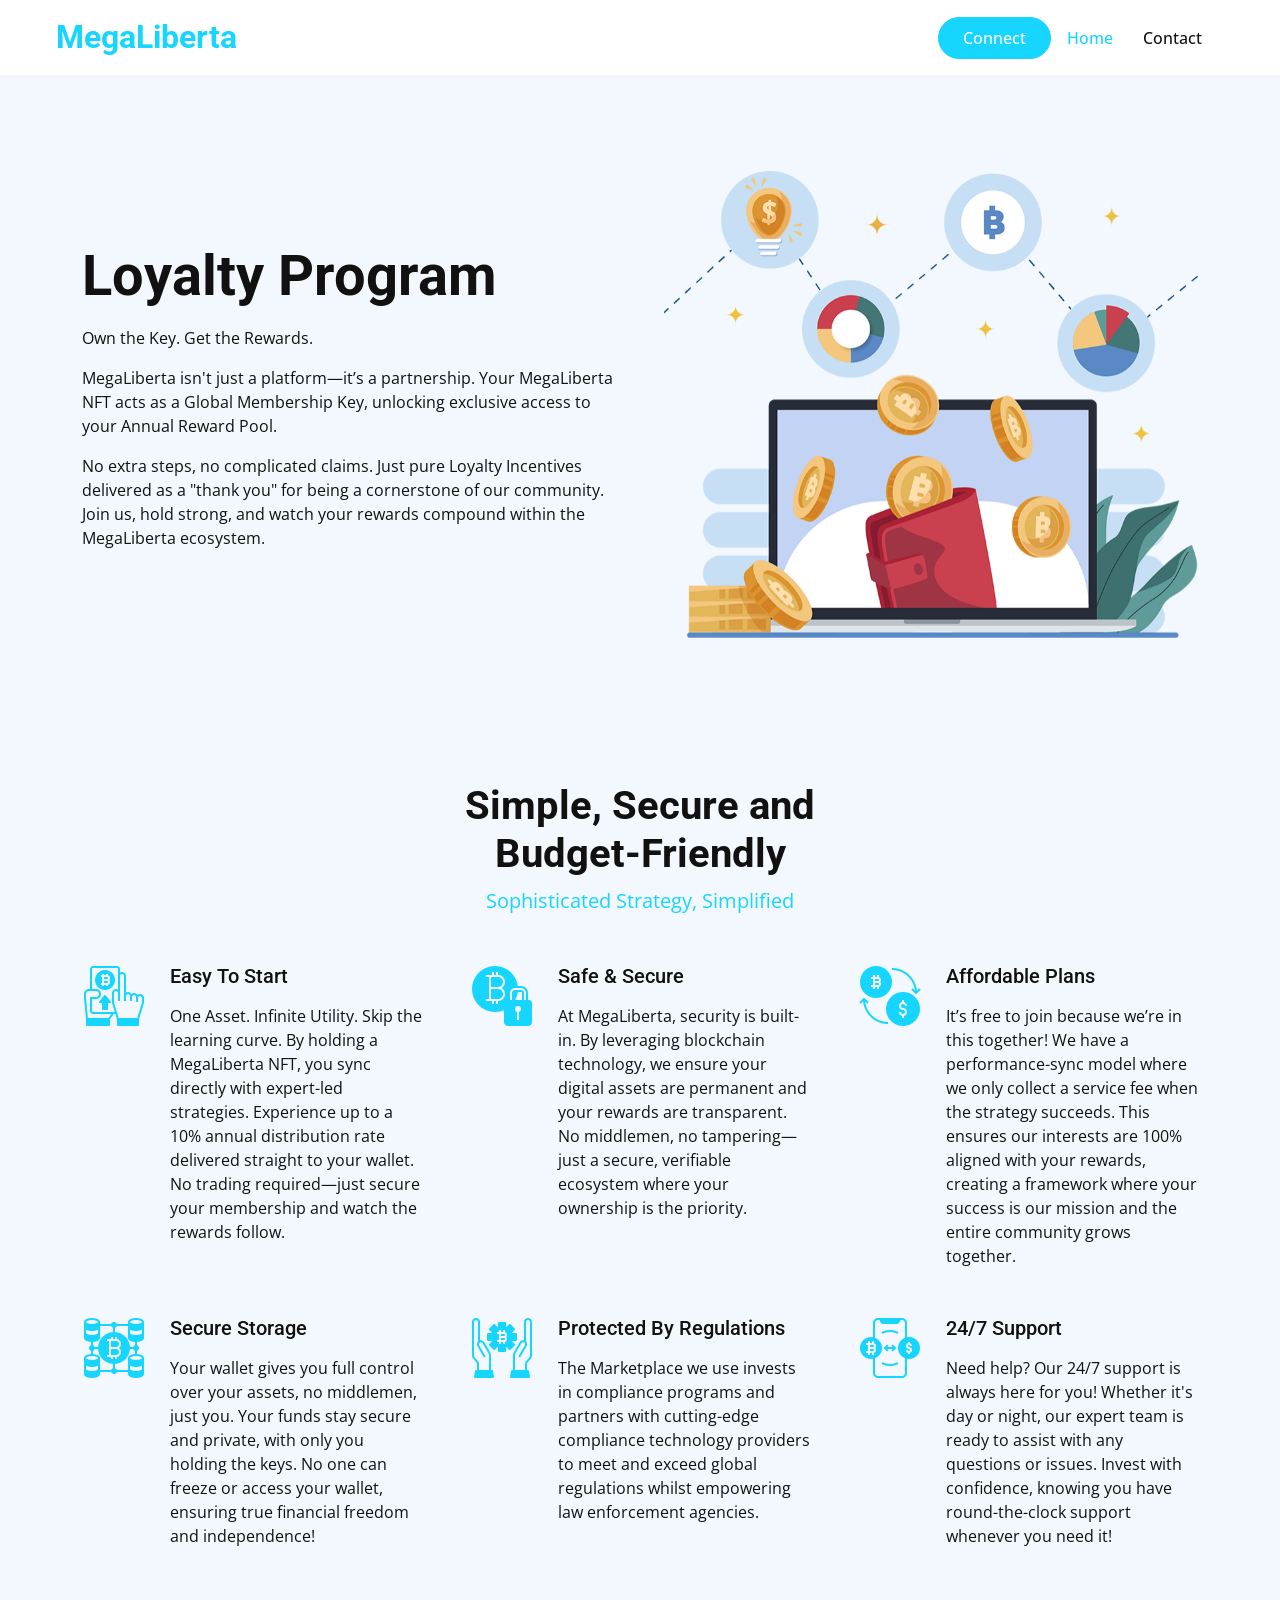
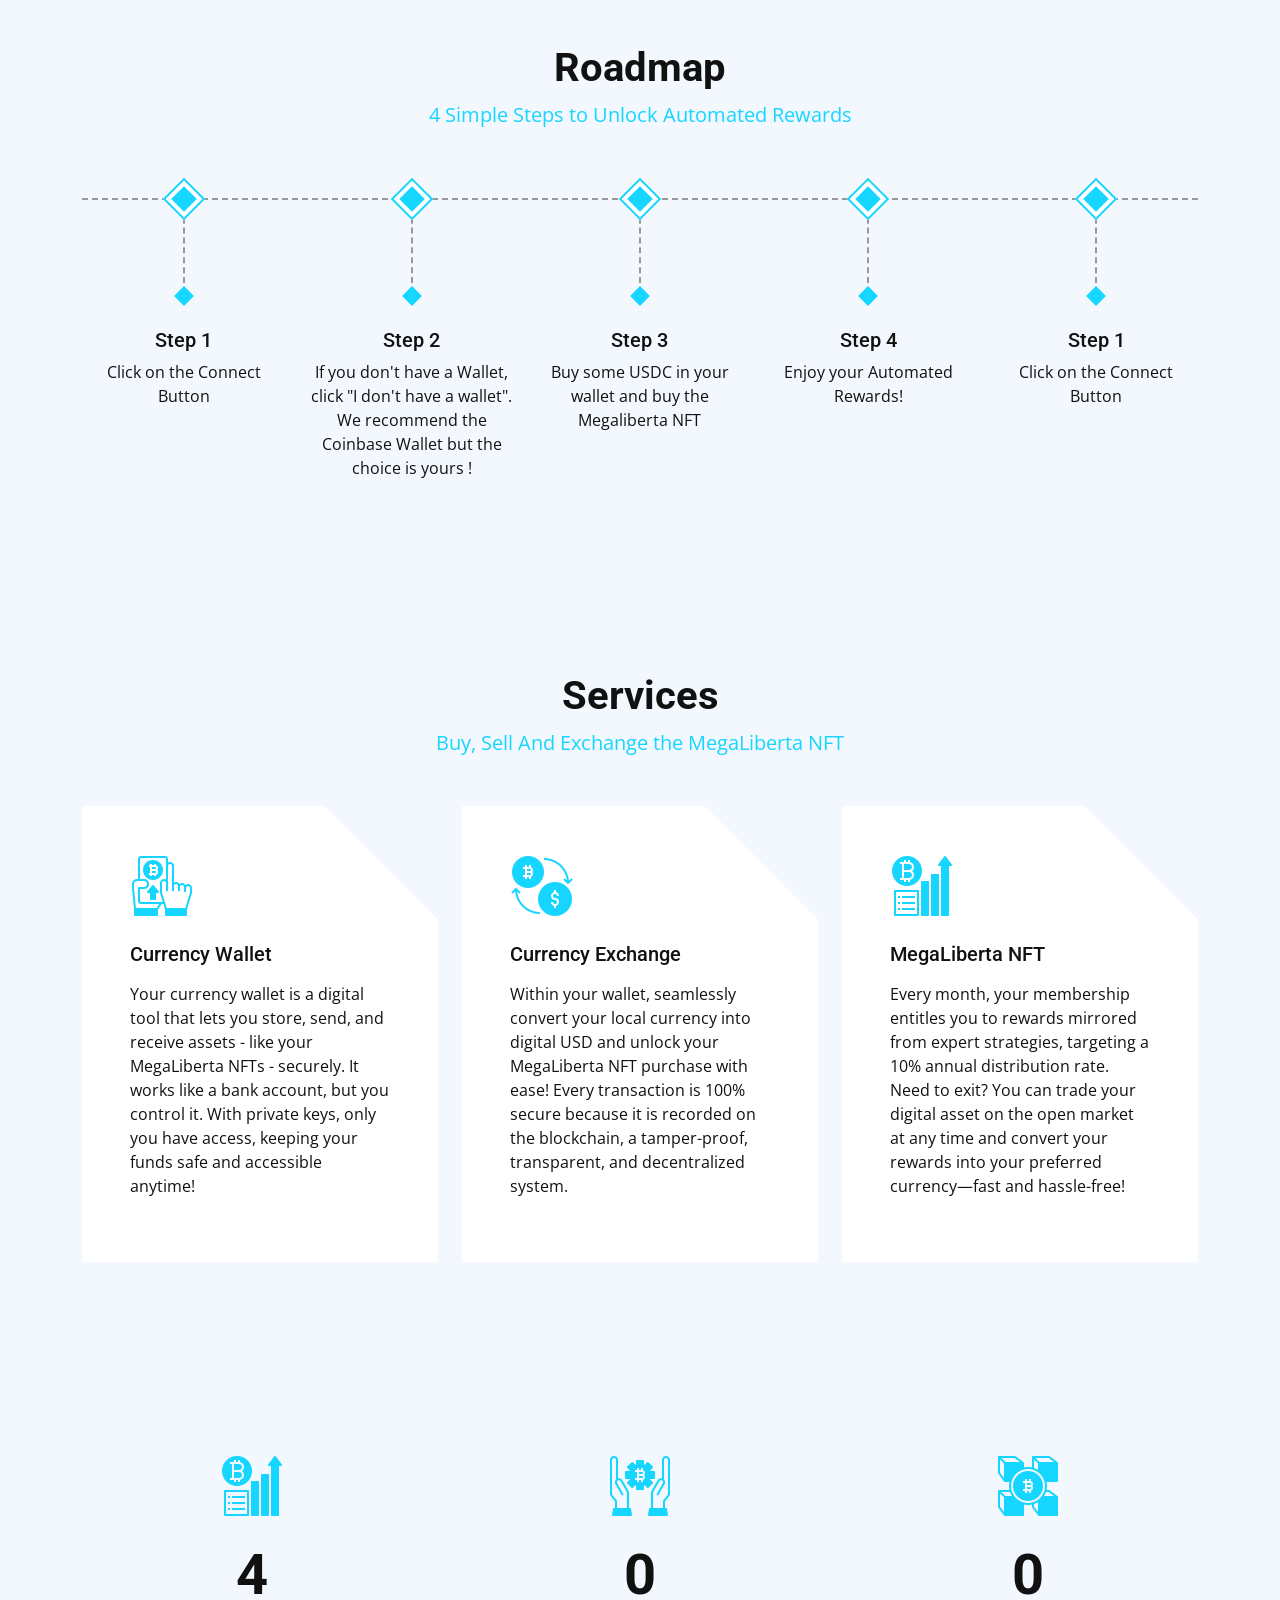
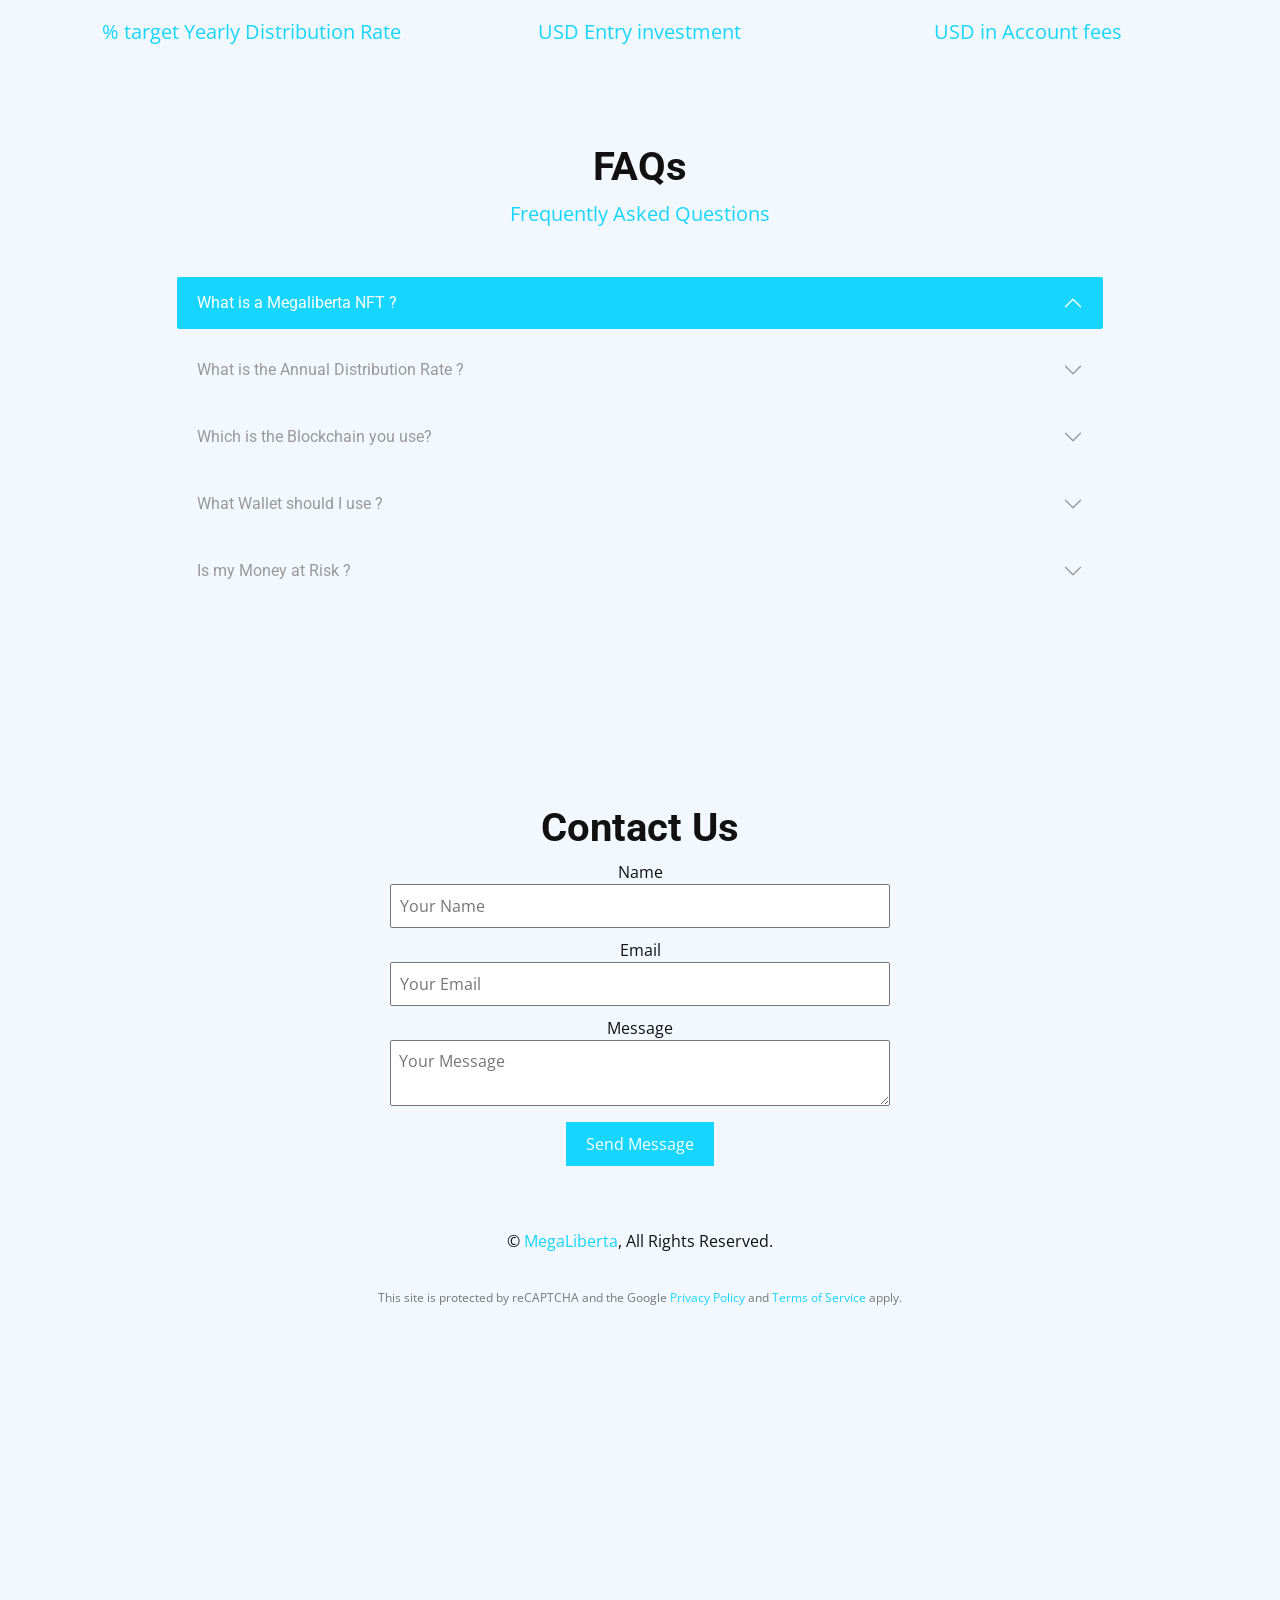
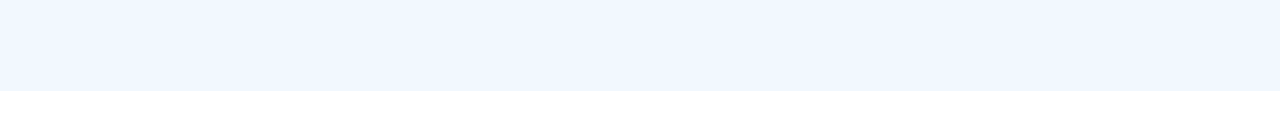
==== index.html @ 615a4f54 "test" ====
<!DOCTYPE html>
<html lang="en">



<head>
    <meta charset="utf-8">
    <title>Your Loyal Community</title>
    
    <meta content="width=device-width, initial-scale=1.0" name="viewport">
    <meta content="" name="keywords">
    <meta content="" name="description">

    <!-- Favicon -->
    
    <link rel="icon" type="image/x-icon" href="/img/favicon.png">

    <!-- Google Web Fonts -->
    <link rel="preconnect" href="https://fonts.googleapis.com">
    <link rel="preconnect" href="https://fonts.gstatic.com" crossorigin>
    <link href="https://fonts.googleapis.com/css2?family=Open+Sans:wght@400;500&family=Roboto:wght@500;700&display=swap" rel="stylesheet">  

    <!-- Icon Font Stylesheet -->
    <link href="https://cdnjs.cloudflare.com/ajax/libs/font-awesome/5.10.0/css/all.min.css" rel="stylesheet">
    <link href="https://cdn.jsdelivr.net/npm/bootstrap-icons@1.4.1/font/bootstrap-icons.css" rel="stylesheet">

    <!-- Libraries Stylesheet -->
    <link href="lib/animate/animate.min.css" rel="stylesheet">
    <link href="lib/owlcarousel/assets/owl.carousel.min.css" rel="stylesheet">

    <!-- Customized Bootstrap Stylesheet -->
    <link href="css/bootstrap.min.css" rel="stylesheet">

    <!-- Template Stylesheet -->
    <link href="css/style.css" rel="stylesheet">
    
</head>


<body>
 

    <!-- Spinner Start -->
    <div id="spinner" class="show bg-white position-fixed translate-middle w-100 vh-100 top-50 start-50 d-flex align-items-center justify-content-center">
        <div class="spinner-grow text-primary" role="status"></div>
        
    </div>
   
    <!-- Spinner End -->


<nav class="navbar navbar-expand-lg bg-white navbar-light sticky-top p-0 px-4 px-lg-5">
    <a href="index.html" class="navbar-brand d-flex align-items-center">
        <h2 class="m-0 text-primary"><img class="img-fluid me-2" src="" alt="" style="width:45px;">MegaLiberta</h2>
    </a>

    <div class="ms-auto d-flex align-items-center">
        
        <a href="https://royalty.megaliberta.com/dist/index.html" class="btn btn-primary rounded-pill py-2 px-3 px-lg-4">Connect</a>

        <button type="button" class="navbar-toggler ms-2" data-bs-toggle="collapse" data-bs-target="#navbarCollapse">
            <span class="navbar-toggler-icon"></span>
        </button>
    </div>
     
    <div class="collapse navbar-collapse flex-grow-0" id="navbarCollapse">
        <div class="navbar-nav py-4 py-lg-0 ms-lg-3">
            <a href="/Home" class="nav-item nav-link active">Home</a>
            <a href="/Contact" class="nav-item nav-link">Contact</a>
        </div>
    </div>
</nav>

    <!-- Header Start -->
     
    <div class="container-fluid hero-header bg-light py-5 mb-5">
        <div class="container py-5">
            <div class="row g-5 align-items-center">
            
                <div class="col-lg-6">
                    <h1 class="display-4 mb-3 animated slideInDown">Loyalty Program</h1>
                    <p class="animated slideInDown">Own the Key. Get the Rewards.</p>
                    <p class="animated slideInDown">MegaLiberta isn't just a platform—it’s a partnership. Your MegaLiberta NFT acts as a Global Membership Key, unlocking exclusive access to your Annual Reward Pool.</p>
                <p class="animated slideInDown">No extra steps, no complicated claims. Just pure Loyalty Incentives delivered as a "thank you" for being a cornerstone of our community. Join us, hold strong, and watch your rewards compound within the MegaLiberta ecosystem.</p> 
                   
                     
                </div>
                <div class="col-lg-6 animated fadeIn">
                    <img class="img-fluid animated pulse infinite" style="animation-duration: 3s;" src="img/hero-1.png" alt="">
                     
                </div>
                <div id="INVEST"</div>
            </div>
        </div>
    </div>
    <!-- Header End -->
    
    <!-- Features Start -->
    
    <div class="container-xxl py-5">
        <div class="container">
       
            <div class="text-center mx-auto wow fadeInUp" data-wow-delay="0.1s" style="max-width: 500px;">
                <h1 class="display-6">Simple, Secure and Budget-Friendly</h1>
                <p class="text-primary fs-5 mb-5">Sophisticated Strategy, Simplified</p>
            </div>
            <div class="row g-5">
                <div class="col-lg-4 col-md-6 wow fadeInUp" data-wow-delay="0.1s">
                    <div class="d-flex align-items-start">
                        <img class="img-fluid flex-shrink-0" src="img/icon-7.png" alt="">
                        <div class="ps-4">
                            <h5 class="mb-3">Easy To Start</h5>
                            <span>One Asset. Infinite Utility. Skip the learning curve. By holding a MegaLiberta NFT, you sync directly with expert-led strategies. Experience up to a 10% annual distribution rate delivered straight to your wallet. No trading required—just secure your membership and watch the rewards follow.</span>
                        </div>
                        
                    </div>
                </div>
                <div class="col-lg-4 col-md-6 wow fadeInUp" data-wow-delay="0.3s">
                    <div class="d-flex align-items-start">
                        <img class="img-fluid flex-shrink-0" src="img/icon-6.png" alt="">
                        <div class="ps-4">
                            <h5 class="mb-3">Safe & Secure</h5>
                            <span>At MegaLiberta, security is built-in. By leveraging blockchain technology, we ensure your digital assets are permanent and your rewards are transparent. No middlemen, no tampering—just a secure, verifiable ecosystem where your ownership is the priority.</span>
                        </div>
                    </div>
                </div>
                <div class="col-lg-4 col-md-6 wow fadeInUp" data-wow-delay="0.5s">
                    <div class="d-flex align-items-start">
                        <img class="img-fluid flex-shrink-0" src="img/icon-5.png" alt="">
                        <div class="ps-4">
                            <h5 class="mb-3">Affordable Plans</h5>
                            <span>It’s free to join because we’re in this together! We have a performance-sync model where we only collect a service fee when the strategy succeeds. This ensures our interests are 100% aligned with your rewards, creating a framework where your success is our mission and the entire community grows together.</span>
                        </div>
                    </div>
                </div>
                <div class="col-lg-4 col-md-6 wow fadeInUp" data-wow-delay="0.1s">
                    <div class="d-flex align-items-start">
                        <img class="img-fluid flex-shrink-0" src="img/icon-4.png" alt="">
                        <div class="ps-4">
                            <h5 class="mb-3">Secure Storage</h5>
                            <span>Your wallet gives you full control over your assets, no middlemen, just you. Your funds stay secure and private, with only you holding the keys. No one can freeze or access your wallet, ensuring true financial freedom and independence!</span>
                            
                        </div>
                    </div>
                </div>
                <div class="col-lg-4 col-md-6 wow fadeInUp" data-wow-delay="0.3s">
                    <div class="d-flex align-items-start">
                        <img class="img-fluid flex-shrink-0" src="img/icon-3.png" alt="">
                        <div class="ps-4">
                            <h5 class="mb-3">Protected By Regulations</h5>
                            <span>The Marketplace we use invests in compliance programs and partners with cutting-edge compliance technology providers to meet and exceed global regulations whilst empowering law enforcement agencies.
</span>
                        </div>
                    </div>
                </div>
                <div class="col-lg-4 col-md-6 wow fadeInUp" data-wow-delay="0.5s">
                    <div class="d-flex align-items-start">
                        <img class="img-fluid flex-shrink-0" src="img/icon-8.png" alt="">
                        <div class="ps-4">
                            <h5 class="mb-3">24/7 Support</h5>
                            <span>Need help? Our 24/7 support is always here for you! Whether it's day or night, our expert team is ready to assist with any questions or issues. Invest with confidence, knowing you have round-the-clock support whenever you need it! </span>
                             <span id="ROADMAP"></span>
                            
                        </div>
                       
                    </div>
                     
                </div>
            </div>
            
        </div>
         
    </div>
    
  
    <!-- Features End -->
    
    <!-- Roadmap Start -->
    <div class="container-xxl py-5">
    
        <div class="container">
       
            <div class="text-center mx-auto wow fadeInUp" data-wow-delay="0.1s" style="max-width: 500px;">
                <h1 class="display-6">Roadmap</h1>
                 
                <p class="text-primary fs-5 mb-5">4 Simple Steps to Unlock Automated Rewards</p>
               
            </div>
             
            <div class="owl-carousel roadmap-carousel wow fadeInUp" data-wow-delay="0.1s">
            
                <div class="roadmap-item">
                    <div class="roadmap-point"><span></span></div>
                    <h5>Step 1</h5>
                    <span>Click on the Connect Button</span>
                   
                </div>
                
                <div class="roadmap-item">
                    <div class="roadmap-point"><span></span></div>
                    <h5>Step 2</h5>
                    <span>If you don't have a Wallet, click "I don't have a wallet". We recommend the Coinbase Wallet but the choice is yours !</span>
                    
                </div>
                <div class="roadmap-item">
                    <div class="roadmap-point"><span></span></div>
                    <h5>Step 3</h5>
                    <span>Buy some USDC in your wallet and buy the Megaliberta NFT</span>
                    
                </div>
                <div class="roadmap-item">
                    <div class="roadmap-point"><span></span></div>
                    <h5>Step 4</h5>
                    
                    <span>Enjoy your Automated Rewards!</span>
                      
                </div>
                
                
            </div>
        </div>
    </div>
    <div id="SERVICES"</div> 
    <!-- Roadmap End -->

    <!-- Service Start -->
    <div class="container-xxl bg-light py-5 my-5">
        <div class="container py-5">
            <div class="text-center mx-auto wow fadeInUp" data-wow-delay="0.1s" style="max-width: 500px;">
                <h1 class="display-6">Services</h1>
               
                <p class="text-primary fs-5 mb-5">Buy, Sell And Exchange the MegaLiberta NFT</p>
            </div>
            <div class="row g-4">
                <div class="col-lg-4 col-md-6 wow fadeInUp" data-wow-delay="0.1s">
                    <div class="service-item bg-white p-5">
                        <img class="img-fluid mb-4" src="img/icon-7.png" alt="">
                        <h5 class="mb-3">Currency Wallet</h5>
                        <p>Your currency wallet is a digital tool that lets you store, send, and receive assets - like your MegaLiberta NFTs - securely. It works like a bank account, but you control it. With private keys, only you have access, keeping your funds safe and accessible anytime!</p>
                        
                    </div>
                </div>
                
                <div class="col-lg-4 col-md-6 wow fadeInUp" data-wow-delay="0.3s">
                    <div class="service-item bg-white p-5">
                        <img class="img-fluid mb-4" src="img/icon-5.png" alt="">
                        <h5 class="mb-3">Currency Exchange</h5>
                        <p>Within your wallet, seamlessly convert your local currency into digital USD and unlock your MegaLiberta NFT purchase with ease! Every transaction is 100% secure because it is recorded on the blockchain, a tamper-proof, transparent, and decentralized system.</p>
                      
                    </div>
                </div>
                <div class="col-lg-4 col-md-6 wow fadeInUp" data-wow-delay="0.5s">
                    <div class="service-item bg-white p-5">
                        <img class="img-fluid mb-4" src="img/icon-9.png" alt="">
                        <h5 class="mb-3">MegaLiberta NFT</h5>
                        <p>Every month, your membership entitles you to rewards mirrored from expert strategies, targeting a 10% annual distribution rate. Need to exit? You can trade your digital asset on the open market at any time and convert your rewards into your preferred currency—fast and hassle-free!</p>
                        
                      
                    </div>
                </div>
                
                </div>
    </div>
    
    <!-- Service End -->
    
    
     <!-- Facts Start -->
    <div class="container-xxl bg-light py-5 my-5">
        <div class="container py-5">
            <div class="row g-5">
                <div class="col-lg-4 col-md-6 text-center wow fadeIn" data-wow-delay="0.1s">
                    <img class="img-fluid mb-4" src="img/icon-9.png" alt="">
                    <h1 class="display-4" data-toggle="counter-up">10</h1>
                     
                    <p class="fs-5 text-primary mb-0">% target Yearly Distribution Rate</p>
                    
                </div>
                <div class="col-lg-4 col-md-6 text-center wow fadeIn" data-wow-delay="0.3s">
                    <img class="img-fluid mb-4" src="img/icon-3.png" alt="">
                    <h1 class="display-4" data-toggle="counter-up">1</h1>
                    <p class="fs-5 text-primary mb-0">USD Entry investment</p>
                </div>
                
                <div class="col-lg-4 col-md-6 text-center wow fadeIn" data-wow-delay="0.5s">
                    <img class="img-fluid mb-4" src="img/icon-2.png" alt="">
                    <h1 class="display-4" data-toggle="counter-up">0</h1>
                    <p class="fs-5 text-primary mb-0">USD in Account fees</p>
                   </div>
              
            </div>
              <div id="FAQS"</div> 
        </div>
        
    </div>
  
    <!-- Facts End -->


   
    <!-- FAQs Start -->
    <div class="container-xxl py-5">
        <div class="container">
            <div class="text-center mx-auto wow fadeInUp" data-wow-delay="0.1s" style="max-width: 500px;">
                <h1 class="display-6">FAQs</h1>
                 
                <p class="text-primary fs-5 mb-5">Frequently Asked Questions</p>
            </div>
            <div class="row justify-content-center">
                <div class="col-lg-10">
                    <div class="accordion" id="accordionExample">
                        <div class="accordion-item wow fadeInUp" data-wow-delay="0.1s">
                            <h2 class="accordion-header" id="headingOne">
                                <button class="accordion-button" type="button" data-bs-toggle="collapse"
                                    data-bs-target="#collapseOne" aria-expanded="true" aria-controls="collapseOne">
                                    What is a Megaliberta NFT ?
                                </button>
                            </h2>
                            <div id="collapseOne" class="accordion-collapse collapse" aria-labelledby="headingOne"
                                data-bs-parent="#accordionExample">
                                <div class="accordion-body">
                                  An NFT is a unique digital asset secured by blockchain technology—think of it as a digital key to an exclusive club.
                                  The MegaLiberta NFT unlocks elite ecosystem utility! By holding one, you gain exclusive access to automated loyalty rewards that mirror the moves of top strategy analysts.
                                    </div>
                            </div>
                        </div>
                        <div class="accordion-item wow fadeInUp" data-wow-delay="0.2s">
                            <h2 class="accordion-header" id="headingTwo">
                                <button class="accordion-button collapsed" type="button" data-bs-toggle="collapse"
                                    data-bs-target="#collapseTwo" aria-expanded="false" aria-controls="collapseTwo">
                                    What is the Annual Distribution Rate  ?
                                </button>
                            </h2>
                            <div id="collapseTwo" class="accordion-collapse collapse" aria-labelledby="headingTwo"
                                data-bs-parent="#accordionExample">
                                <div class="accordion-body">
                                 Our Annual Distribution Rate is a programmatic reward issued to our most committed holders. By keeping your NFT active in your wallet, you benefit from the shared success of our strategies. Members typically see a 6% Annual Reward Multiplier.
                                </div>
                            </div>
                        </div>
                        <div class="accordion-item wow fadeInUp" data-wow-delay="0.3s">
                            <h2 class="accordion-header" id="headingThree">
                                <button class="accordion-button collapsed" type="button" data-bs-toggle="collapse"
                                    data-bs-target="#collapseThree" aria-expanded="false" aria-controls="collapseThree">
                                    Which is the Blockchain you use?
                                </button>
                            </h2>
                            <div id="collapseThree" class="accordion-collapse collapse" aria-labelledby="headingThree"
                                data-bs-parent="#accordionExample">
                                <div class="accordion-body">
                                USDC on the Base Blockchain is safe, easy, trusted. 
                                The Base Marketplace is fully regulated, and transactions are much cheaper and faster than on the Ethereum mainnet.
                                </div>
                            </div>
                        </div>
                        <div class="accordion-item wow fadeInUp" data-wow-delay="0.4s">
                            <h2 class="accordion-header" id="headingFour">
                                <button class="accordion-button collapsed" type="button" data-bs-toggle="collapse"
                                    data-bs-target="#collapseFour" aria-expanded="true" aria-controls="collapseFour">
                                    What Wallet should I use ?
                                </button>
                            </h2>
                            <div id="collapseFour" class="accordion-collapse collapse" aria-labelledby="headingFour"
                                data-bs-parent="#accordionExample">
                                <div class="accordion-body">
                                    The Coinbase Wallet is one of the most trusted wallets in the world! 
                                    It provides bank-grade security by protecting your assets with industry-leading encryption and multi-layer safety protocols. 
                                    As a fully regulated platform, it adheres to rigorous global compliance standards to ensure your peace of mind. 
                                    The interface is intentionally intuitive and user-friendly, making it accessible for everyone from beginners to experts. 
                                    Additionally, the ecosystem offers comprehensive asset support, allowing you to store, trade, and stake your MegaLiberta NFT all in one place.
                                    Millions of users trust Coinbase to safeguard their digital future—but ultimately, the choice is yours. 
                                    Feel free to use whichever wallet best aligns with your personal needs!
                                </div>
                            </div>
                        </div>
                        <div class="accordion-item wow fadeInUp" data-wow-delay="0.5s">
                            <h2 class="accordion-header" id="headingFive">
                                <button class="accordion-button collapsed" type="button" data-bs-toggle="collapse"
                                    data-bs-target="#collapseFive" aria-expanded="false" aria-controls="collapseFive">
                                    Is my Money at Risk ?
                                </button>
                            </h2>
                            <div id="collapseFive" class="accordion-collapse collapse" aria-labelledby="headingFive"
                                data-bs-parent="#accordionExample">
                                <div class="accordion-body">
                                It is natural for things to go up and down, but the best part about the MegaLiberta NFT is how it empowers you to grow your holdings while keeping things simple and safe.
                                With a solid plan and a good perspective, you can find the perfect balance between achieving your goals and staying secure.

                                </div>
                                
                            </div>
                         <div id="Contact"</div> 
                        </div>
                      
                    </div>
                </div>
            </div>
        </div>
  
    </div>
    <!-- FAQs Start -->


    <!-- Footer Start -->
    
  <!-- Contact Form -->

        </div>
      
    <div class="container-xxl bg-light py-5 my-5">
        <div class="container py-5">
            <div class="text-center mx-auto wow fadeInUp" data-wow-delay="0.1s" style="max-width: 500px;">
                <h1 class="display-6">Contact Us</h1>
               
               <form id="contact-form">
    <label for="name">Name</label>
    <input type="text" id="name" name="name" placeholder="Your Name" required style="width:100%;padding:8px;margin-bottom:10px;">

    <label for="email">Email</label>
    <input type="email" id="email" name="email" placeholder="Your Email" required style="width:100%;padding:8px;margin-bottom:10px;">

    <label for="message">Message</label>
    <textarea id="message" name="message" placeholder="Your Message" required style="width:100%;padding:8px;margin-bottom:10px;"></textarea>

    <input type="hidden" id="g-recaptcha-response" name="g-recaptcha-response">
    <button type="submit" style="padding:10px 20px;background-color:#16D5FF;color:white;border:none;cursor:pointer;">Send Message</button>
  </form>

  <div id="form-result" style="margin-top:15px;font-weight:bold;"></div>
</div>



<!-- Copyyrights-->

<div class="container-fluid copyright pt-5 pb-3">
  <div class="container">
    <div class="row">
      <div class="col-12 text-center">
        &copy; <a href="#">MegaLiberta</a>, All Rights Reserved.
      </div>
    </div>
  </div>
</div>


<style>
    .grecaptcha-badge { 
      display: none !important; 
    }
  </style>
  
  
  <footer style="font-size: 12px; text-align: center; margin-top: 20px; color: #777;">
    This site is protected by reCAPTCHA and the Google 
    <a href="https://policies.google.com/privacy" target="_blank" rel="noopener noreferrer">Privacy Policy</a> 
    and 
    <a href="https://policies.google.com/terms" target="_blank" rel="noopener noreferrer">Terms of Service</a> 
    apply.
  </footer>


                   
              
              
    <!-- Footer End -->
     
     <!-- JavaScript Libraries -->
    <script src="https://code.jquery.com/jquery-3.4.1.min.js"></script>
    <script src="https://cdn.jsdelivr.net/npm/bootstrap@5.0.0/dist/js/bootstrap.bundle.min.js"></script>
    <script src="lib/wow/wow.min.js"></script>
    <script src="lib/easing/easing.min.js"></script>
    <script src="lib/waypoints/waypoints.min.js"></script>
    <script src="lib/owlcarousel/owl.carousel.min.js"></script>
    <script src="lib/counterup/counterup.min.js"></script>

    <!-- Template Javascript -->
    <script src="js/main.js"></script>
    
    
    <!-- reCAPTCHA v3 -->
<script src="https://www.google.com/recaptcha/api.js?render=6LcVKcorAAAAAL0ARL06YWmUvnKqZAAPT_E9sukN"></script>

<script>
document.getElementById('contact-form').addEventListener('submit', function(e) {
    e.preventDefault();
    const resultDiv = document.getElementById('form-result');
    resultDiv.style.color = 'black';
    resultDiv.innerText = 'Sending...';

    grecaptcha.ready(function() {
        grecaptcha.execute('6LcVKcorAAAAAL0ARL06YWmUvnKqZAAPT_E9sukN', {action: 'contact'}).then(function(token) {
            document.getElementById('g-recaptcha-response').value = token;

            const formData = new FormData(e.target);

            fetch('https://contact.megaliberta.com/contact.php', {
                method: 'POST',
                body: formData
            })
            .then(response => response.json())
            .then(data => {
                if (data.status === 'success') {
                    resultDiv.style.color = 'green';
                    e.target.reset();
                } else {
                    resultDiv.style.color = 'red';
                }
                resultDiv.innerText = data.message;
            })
            .catch(err => {
                resultDiv.style.color = 'red';
                resultDiv.innerText = 'An error occurred. Please try again.';
                console.error(err);
            });
        });
    });
});
</script>

      <!-- redirect to /home etc -->
 
<script>
document.addEventListener("DOMContentLoaded", () => {
  // Intercept clicks on links
  document.querySelectorAll('a[href^="/"]').forEach(link => {
    link.addEventListener("click", function (e) {
      const path = this.getAttribute("href").replace(/^\/+|\/+$/g, "").toUpperCase();
      const section = document.getElementById(path);

      if (section) {
        e.preventDefault(); // stop full page reload
        history.pushState(null, "", "/" + path); // change URL
        section.scrollIntoView({ behavior: "smooth" });
      }
    });
  });

  // Handle direct visits like /INVEST, /ABOUT, /CONTACT
  const currentPath = window.location.pathname.replace(/^\/+|\/+$/g, "").toUpperCase();
  if (currentPath) {
    const section = document.getElementById(currentPath);
    if (section) {
      section.scrollIntoView({ behavior: "smooth" });
    }
  }
});
</script>

<script>
    // 1. Select all links inside the mobile menu
    const navLinks = document.querySelectorAll('.nav-link');
    // 2. Select the collapsible menu itself
    const menuToggle = document.getElementById('navbarCollapse');
    // 3. Create a Bootstrap collapse instance
    const bsCollapse = new bootstrap.Collapse(menuToggle, {toggle: false});

    // 4. Add a click event to each link
    navLinks.forEach((l) => {
        l.addEventListener('click', () => {
            // Only close if the menu is actually open (mobile mode)
            if (menuToggle.classList.contains('show')) {
                bsCollapse.hide();
            }
        });
    });
</script>



</body>

</html>
---- css/style.css ----
/********** Template CSS **********/
:root {
    --primary: #16D5FF;
    --secondary: #999999;
    --light: #F2F8FE;
    --dark: #111111;
}

.back-to-top {
    position: fixed;
    display: none;
    right: 30px;
    bottom: 60px;
    z-index: 99;
}

h4,
h5,
h6,
.h4,
.h5,
.h6 {
    font-weight: 500 !important;
}


/*** Spinner ***/
#spinner {
    opacity: 0;
    visibility: hidden;
    transition: opacity .5s ease-out, visibility 0s linear .5s;
    z-index: 99999;
}

#spinner.show {
    transition: opacity .5s ease-out, visibility 0s linear 0s;
    visibility: visible;
    opacity: 1;
}


/*** Button ***/
.btn {
    font-weight: 500;
    transition: .5s;
}

.btn.btn-primary {
    color: #FFFFFF;
}

.btn-square {
    width: 38px;
    height: 38px;
}

.btn-sm-square {
    width: 32px;
    height: 32px;
}

.btn-lg-square {
    width: 48px;
    height: 48px;
}

.btn-square,
.btn-sm-square,
.btn-lg-square {
    padding: 0;
    display: flex;
    align-items: center;
    justify-content: center;
    font-weight: normal;
}


/*** Navbar ***/
.navbar.sticky-top {
    top: -100px;
    transition: .5s;
}

.navbar .navbar-brand {
    height: 75px;
}

.navbar .navbar-nav .nav-link {
    margin-right: 30px;
    padding: 25px 0;
    color: var(--dark);
    font-weight: 500;
    outline: none;
}

.navbar .navbar-nav .nav-link:hover,
.navbar .navbar-nav .nav-link.active {
    color: var(--primary);
}

.navbar .dropdown-toggle::after {
    border: none;
    content: "\f107";
    font-family: "Font Awesome 5 Free";
    font-weight: 900;
    vertical-align: middle;
    margin-left: 8px;
}

@media (max-width: 991.98px) {
    .navbar .navbar-nav .nav-link  {
        margin-right: 0;
        padding: 10px 0;
    }

    .navbar .navbar-nav {
        border-top: 1px solid #EEEEEE;
    }
}

@media (min-width: 992px) {
    .navbar .nav-item .dropdown-menu {
        display: block;
        border: none;
        margin-top: 0;
        top: 150%;
        opacity: 0;
        visibility: hidden;
        transition: .5s;
    }

    .navbar .nav-item:hover .dropdown-menu {
        top: 100%;
        visibility: visible;
        transition: .5s;
        opacity: 1;
    }
}

.navbar .btn:hover {
    color: #FFFFFF !important;
    background: var(--primary) !important;
}


/*** Header ***/
.hero-header .breadcrumb-item+.breadcrumb-item::before {
    color: var(--secondary);
}


/*** Service ***/
.service-item {
    position: relative;
    overflow: hidden;
}

.service-item::after {
    position: absolute;
    content: "";
    width: 0;
    height: 0;
    top: -80px;
    right: -80px;
    border: 80px solid;
    transform: rotate(45deg);
    opacity: 1;
    transition: .5s;
}

.service-item.bg-white::after {
    border-color: transparent transparent var(--light) transparent;
}

.service-item.bg-light::after {
    border-color: transparent transparent #FFFFFF transparent;
}

.service-item:hover::after {
    opacity: 0;
}


/*** Roadmap ***/
.roadmap-carousel {
    position: relative;
}

.roadmap-carousel::before {
    position: absolute;
    content: "";
    height: 0;
    width: 100%;
    top: 20px;
    left: 0;
    border-top: 2px dashed var(--secondary);
}

.roadmap-carousel .roadmap-item .roadmap-point {
    position: absolute;
    width: 30px;
    height: 30px;
    top: 6px;
    left: 50%;
    margin-left: -15px;
    background: #FFFFFF;
    border: 2px solid var(--primary);
    transform: rotate(45deg);
    display: flex;
    align-items: center;
    justify-content: center;
}

.roadmap-carousel .roadmap-item .roadmap-point span {
    display: block;
    width: 18px;
    height: 18px;
    background: var(--primary);
}

.roadmap-carousel .roadmap-item {
    position: relative;
    padding-top: 150px;
    text-align: center;
}

.roadmap-carousel .roadmap-item::before {
    position: absolute;
    content: "";
    width: 0;
    height: 115px;
    top: 0;
    left: 50%;
    transform: translateX(-50%);
    border-right: 2px dashed var(--secondary);
}

.roadmap-carousel .roadmap-item::after {
    position: absolute;
    content: "";
    width: 14px;
    height: 14px;
    top: 111px;
    left: 50%;
    margin-left: -7px;
    transform: rotate(45deg);
    background: var(--primary);
}

.roadmap-carousel .owl-nav {
    margin-top: 40px;
    display: flex;
    justify-content: center;
}

.roadmap-carousel .owl-nav .owl-prev,
.roadmap-carousel .owl-nav .owl-next {
    margin: 0 12px;
    width: 50px;
    height: 50px;
    display: flex;
    align-items: center;
    justify-content: center;
    border-radius: 50px;
    font-size: 22px;
    color: var(--light);
    background: var(--primary);
    transition: .5s;
}

.roadmap-carousel .owl-nav .owl-prev:hover,
.roadmap-carousel .owl-nav .owl-next:hover {
    color: var(--primary);
    background: var(--dark);
}


/*** FAQs ***/
.accordion .accordion-item {
    border: none;
    margin-bottom: 15px;
}

.accordion .accordion-button {
    background: var(--light);
    border-radius: 2px;
}

.accordion .accordion-button:not(.collapsed) {
    color: #FFFFFF;
    background: var(--primary);
    box-shadow: none;
}

.accordion .accordion-button:not(.collapsed)::after {
    background-image: url("data:image/svg+xml,%3csvg xmlns='http://www.w3.org/2000/svg' viewBox='0 0 16 16' fill='%23fff'%3e%3cpath fill-rule='evenodd' d='M1.646 4.646a.5.5 0 0 1 .708 0L8 10.293l5.646-5.647a.5.5 0 0 1 .708.708l-6 6a.5.5 0 0 1-.708 0l-6-6a.5.5 0 0 1 0-.708z'/%3e%3c/svg%3e");
}

.accordion .accordion-body {
    padding: 15px 0 0 0;
}


/*** Footer ***/
.footer .btn.btn-link {
    display: block;
    margin-bottom: 5px;
    padding: 0;
    text-align: left;
    color: var(--secondary);
    font-weight: normal;
    text-transform: capitalize;
    transition: .3s;
}

.footer .btn.btn-link::before {
    position: relative;
    content: "\f105";
    font-family: "Font Awesome 5 Free";
    font-weight: 900;
    color: var(--secondary);
    margin-right: 10px;
}

.footer .btn.btn-link:hover {
    color: var(--primary);
    letter-spacing: 1px;
    box-shadow: none;
}

.footer .btn.btn-square {
    color: var(--primary);
    border: 1px solid var(--primary);
}

.footer .btn.btn-square:hover {
    color: #FFFFFF;
    background: var(--primary);
}

.footer .copyright {
    padding: 25px 0;
    border-top: 1px solid rgba(17, 17, 17, .1);
}

.footer .copyright a {
    color: var(--primary);
}

.footer .copyright a:hover {
    color: var(--dark);
}
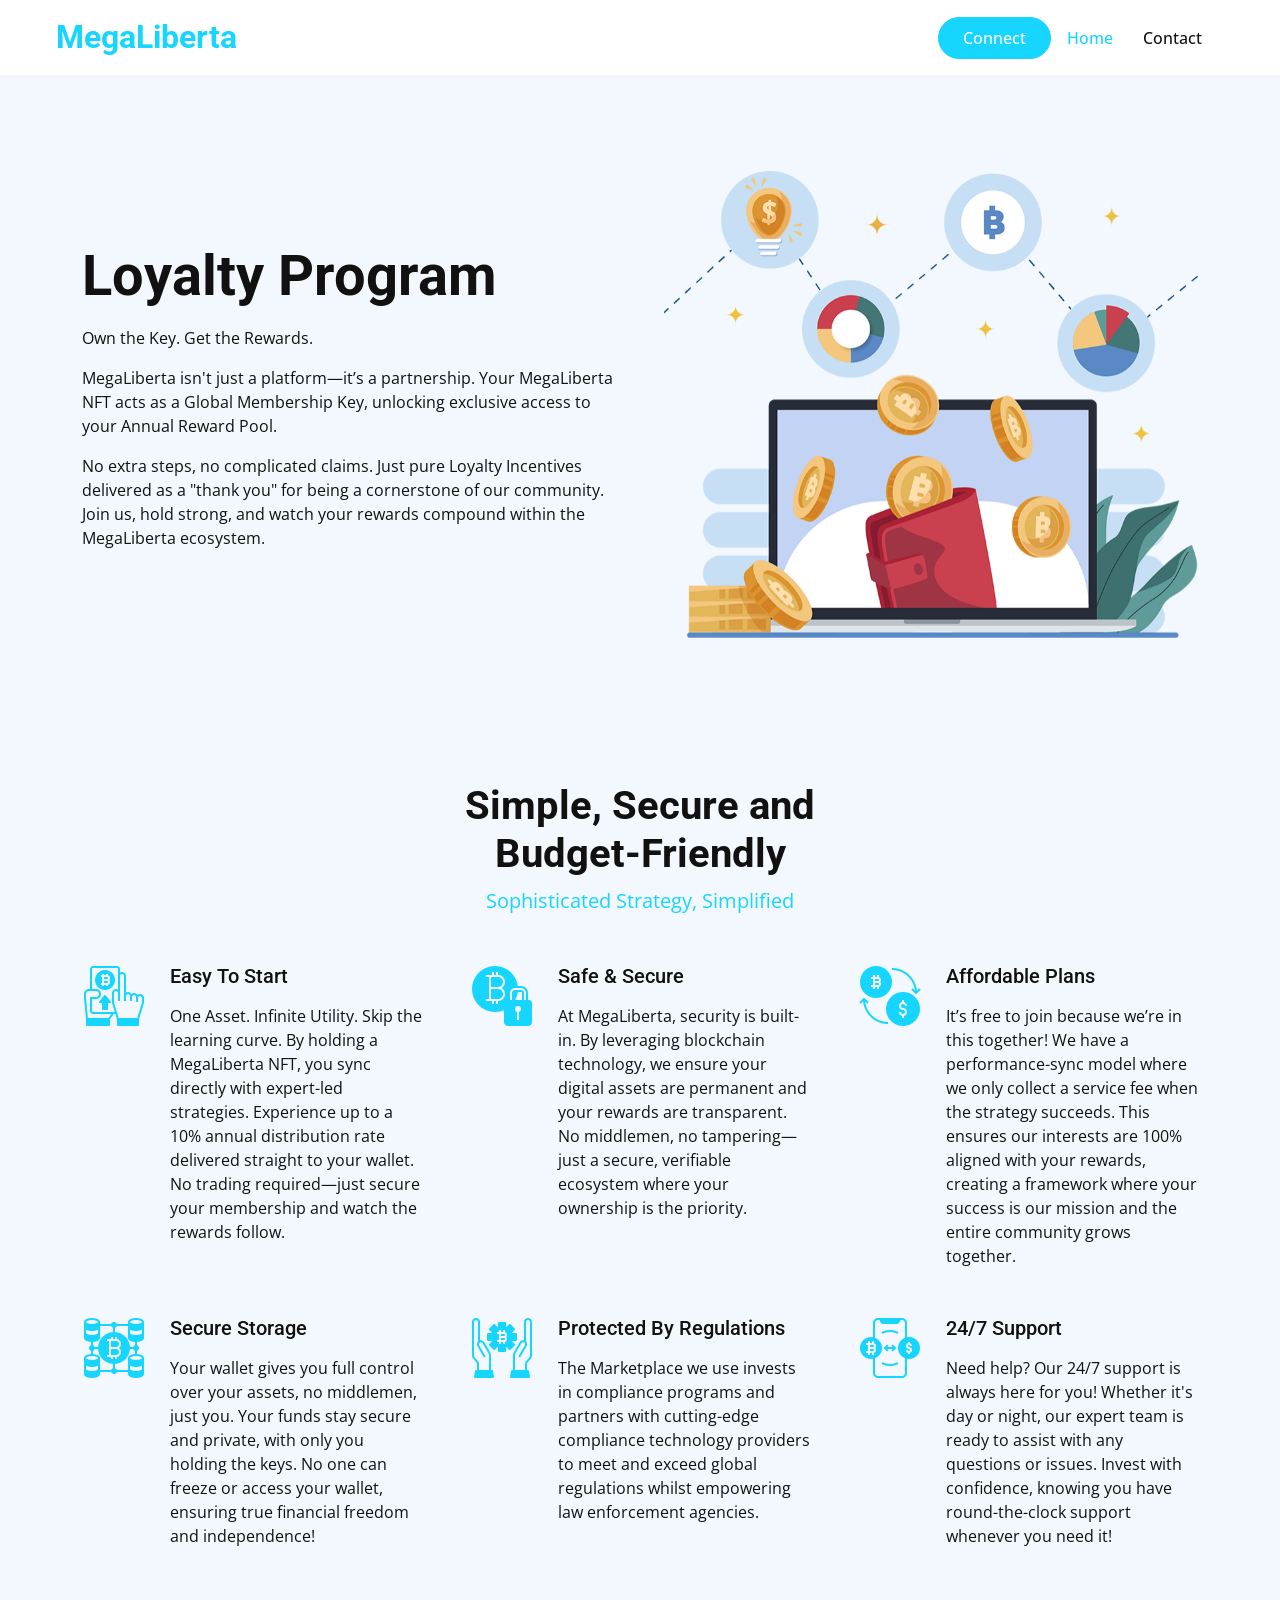
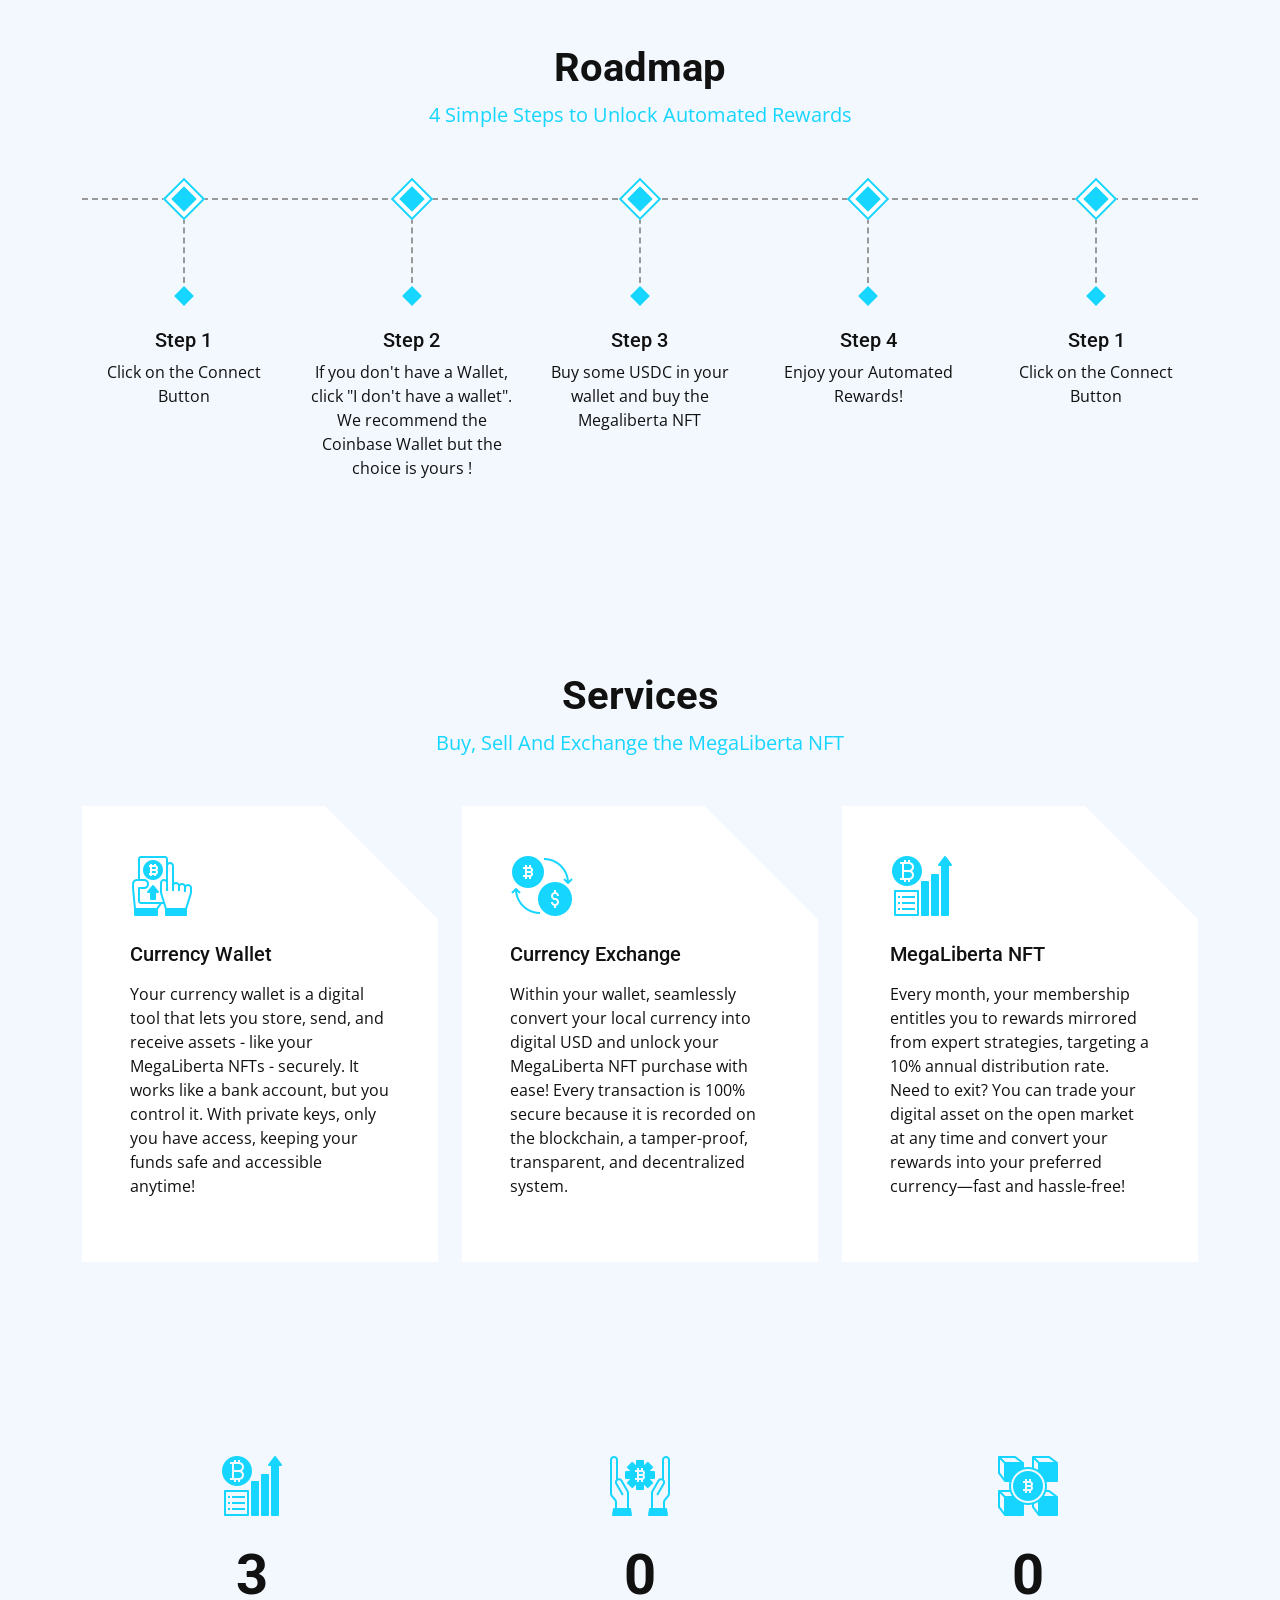
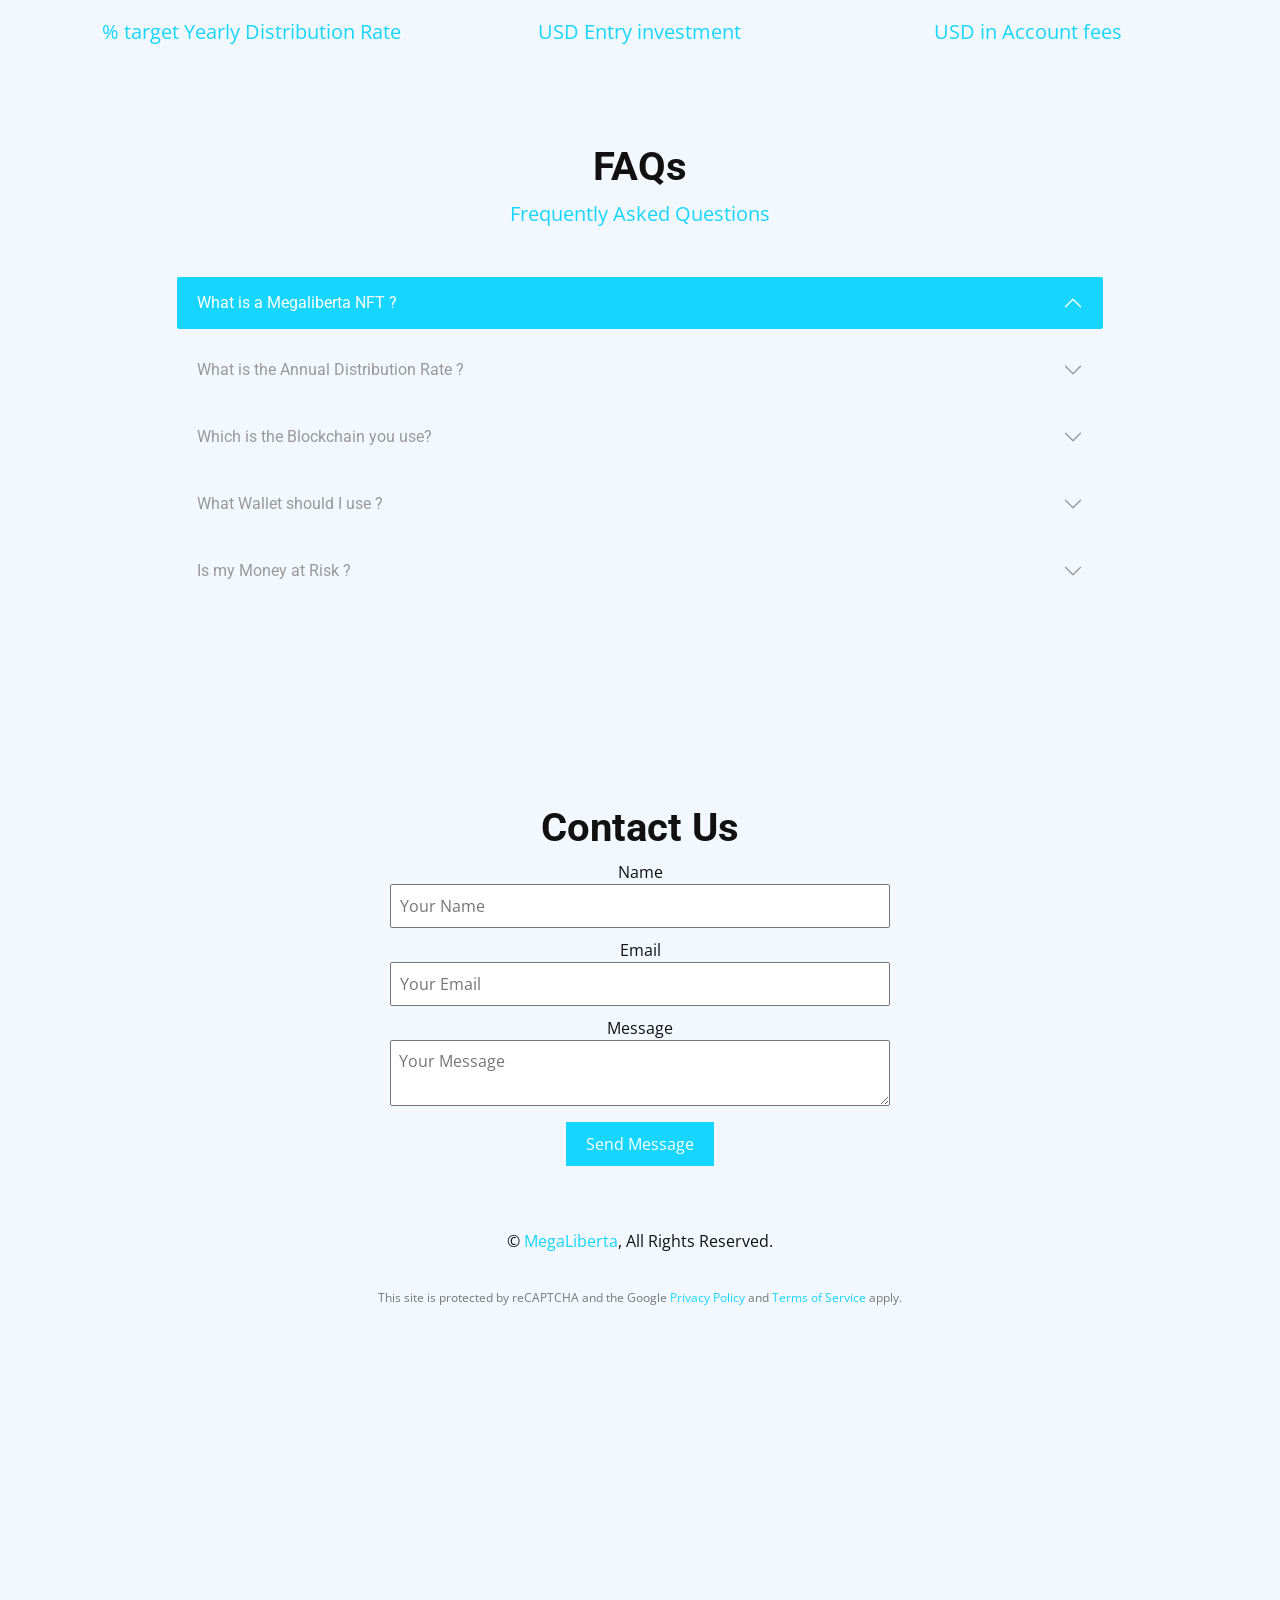
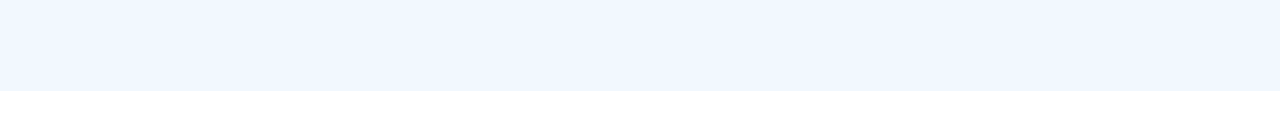
==== commit 7c367ff8: "TEST" ====
--- a/index.html
+++ b/index.html
@@ -389,7 +389,7 @@
                                 </div>
                                 
                             </div>
-                         <div id="Contact"</div> 
+                         <div id="contact"</div> 
                         </div>
                       
                     </div>
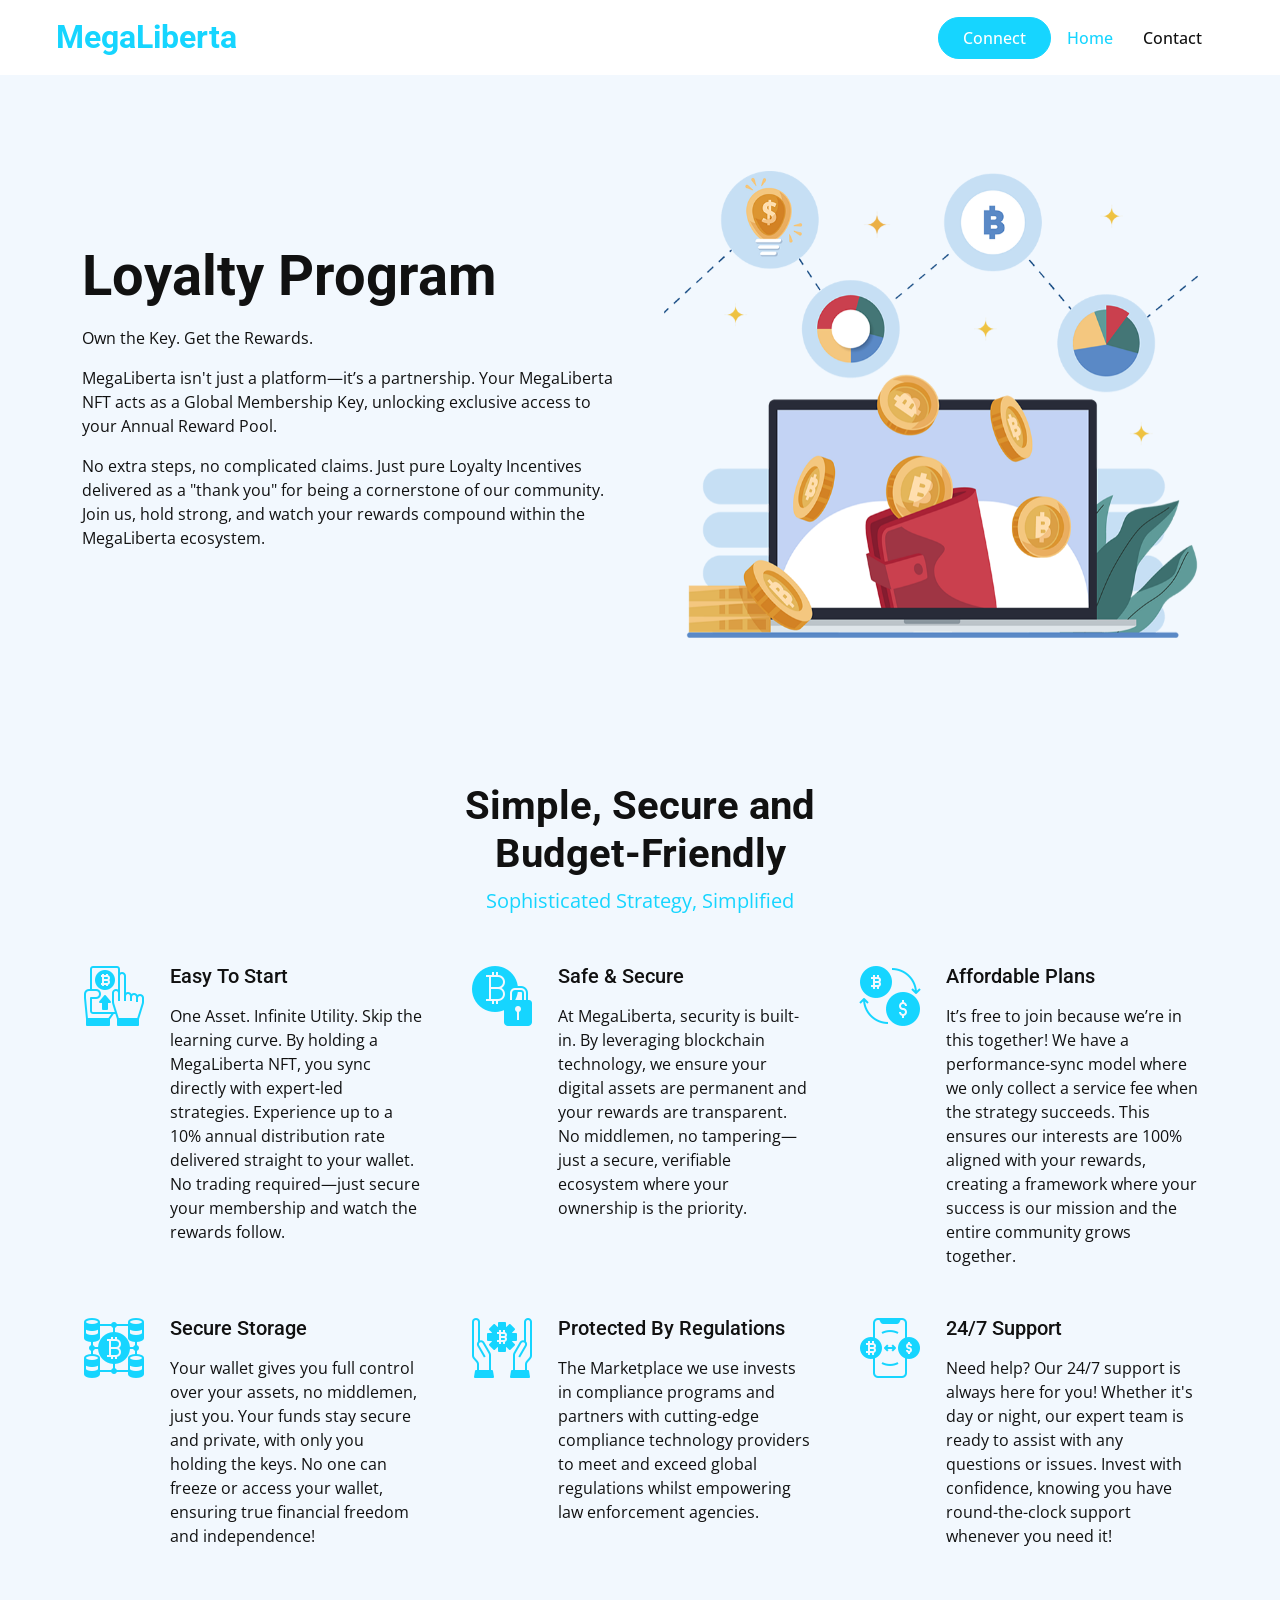
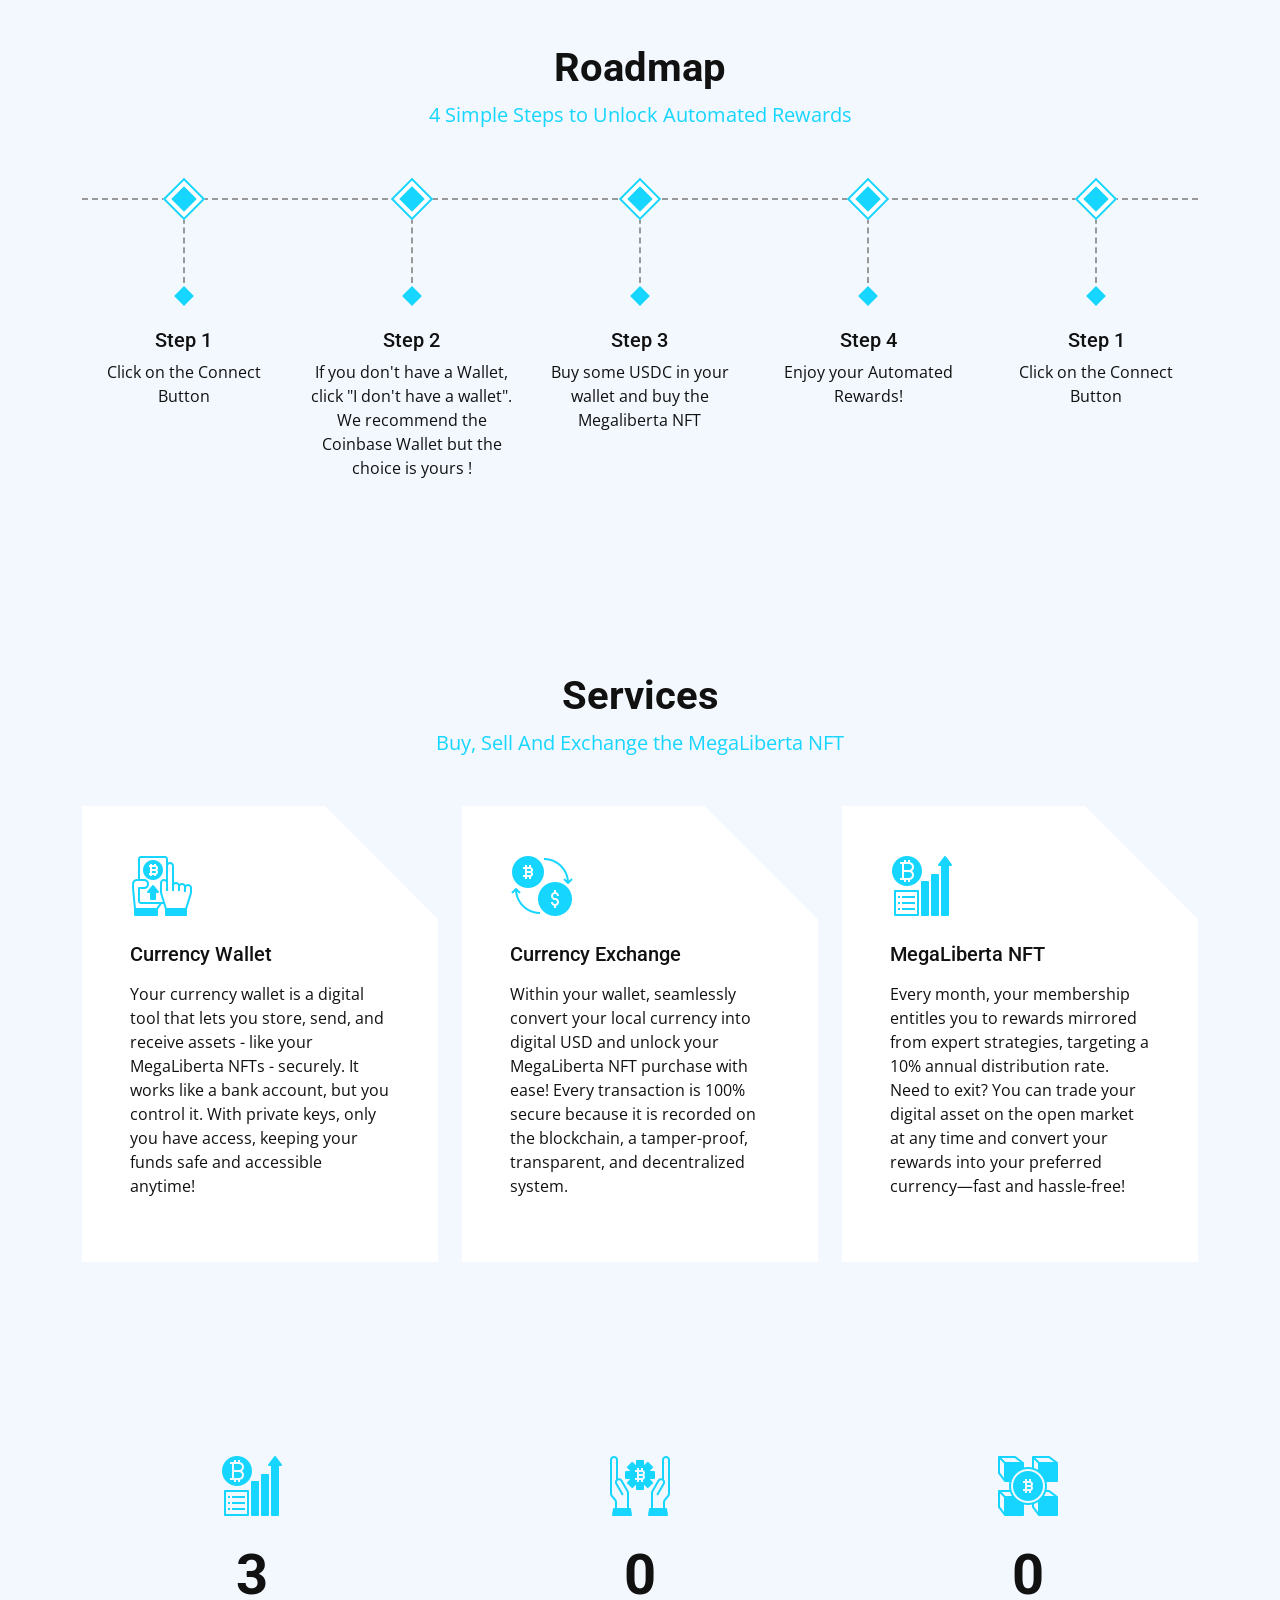
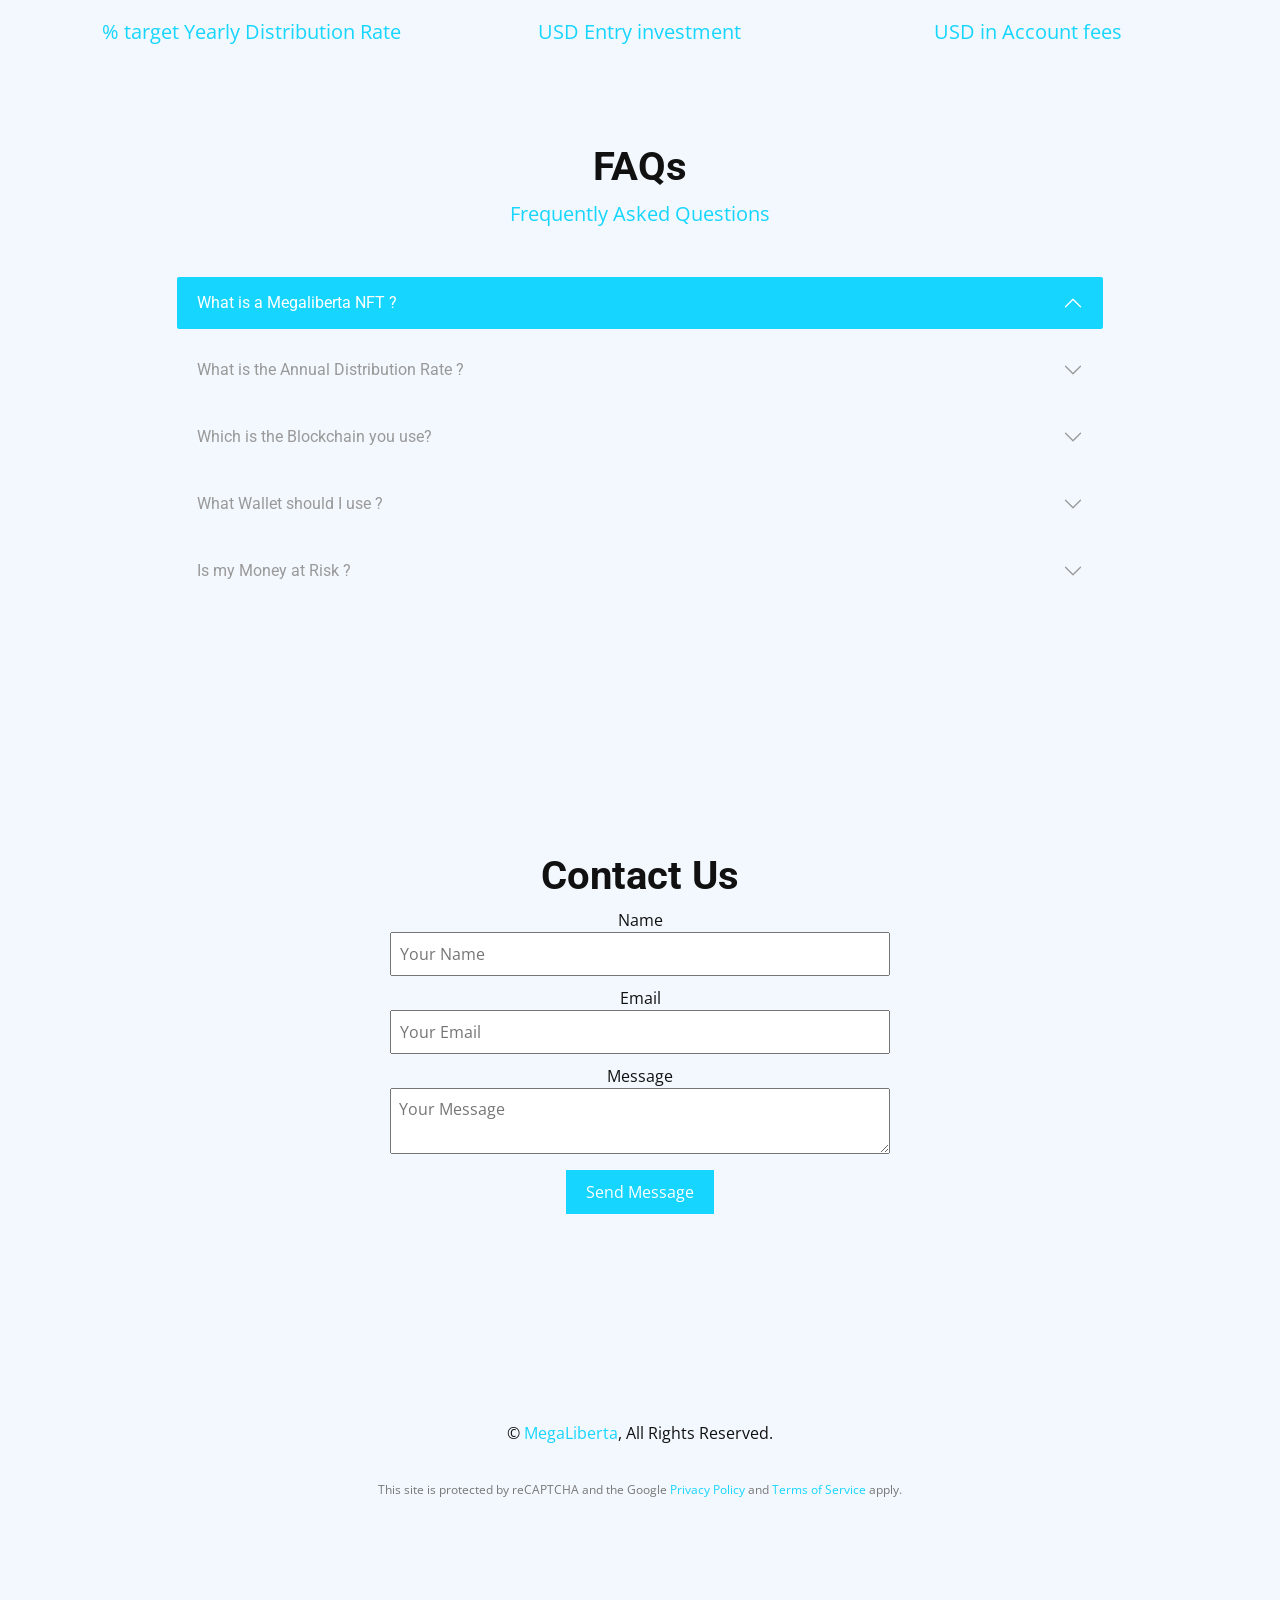
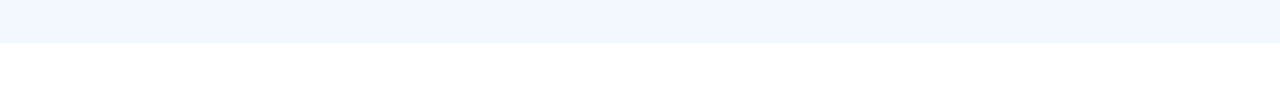
==== commit 5e64b29f: "TEST" ====
--- a/index.html
+++ b/index.html
@@ -65,8 +65,8 @@
      
     <div class="collapse navbar-collapse flex-grow-0" id="navbarCollapse">
         <div class="navbar-nav py-4 py-lg-0 ms-lg-3">
-            <a href="/Home" class="nav-item nav-link active">Home</a>
-            <a href="/Contact" class="nav-item nav-link">Contact</a>
+            <a href="index.html" class="nav-item nav-link active">Home</a>
+            <a href="#CONTACT" class="nav-item nav-link">Contact</a>
         </div>
     </div>
 </nav>
@@ -389,7 +389,7 @@
                                 </div>
                                 
                             </div>
-                         <div id="contact"</div> 
+                         
                         </div>
                       
                     </div>
@@ -398,6 +398,7 @@
         </div>
   
     </div>
+ </div>
     <!-- FAQs Start -->
 
 
@@ -405,8 +406,8 @@
     
   <!-- Contact Form -->
 
-        </div>
-      
+       
+    <div id="CONTACT"</div>   
     <div class="container-xxl bg-light py-5 my-5">
         <div class="container py-5">
             <div class="text-center mx-auto wow fadeInUp" data-wow-delay="0.1s" style="max-width: 500px;">
@@ -428,6 +429,8 @@
 
   <div id="form-result" style="margin-top:15px;font-weight:bold;"></div>
 </div>
+</div>
+</div
 
 
 
